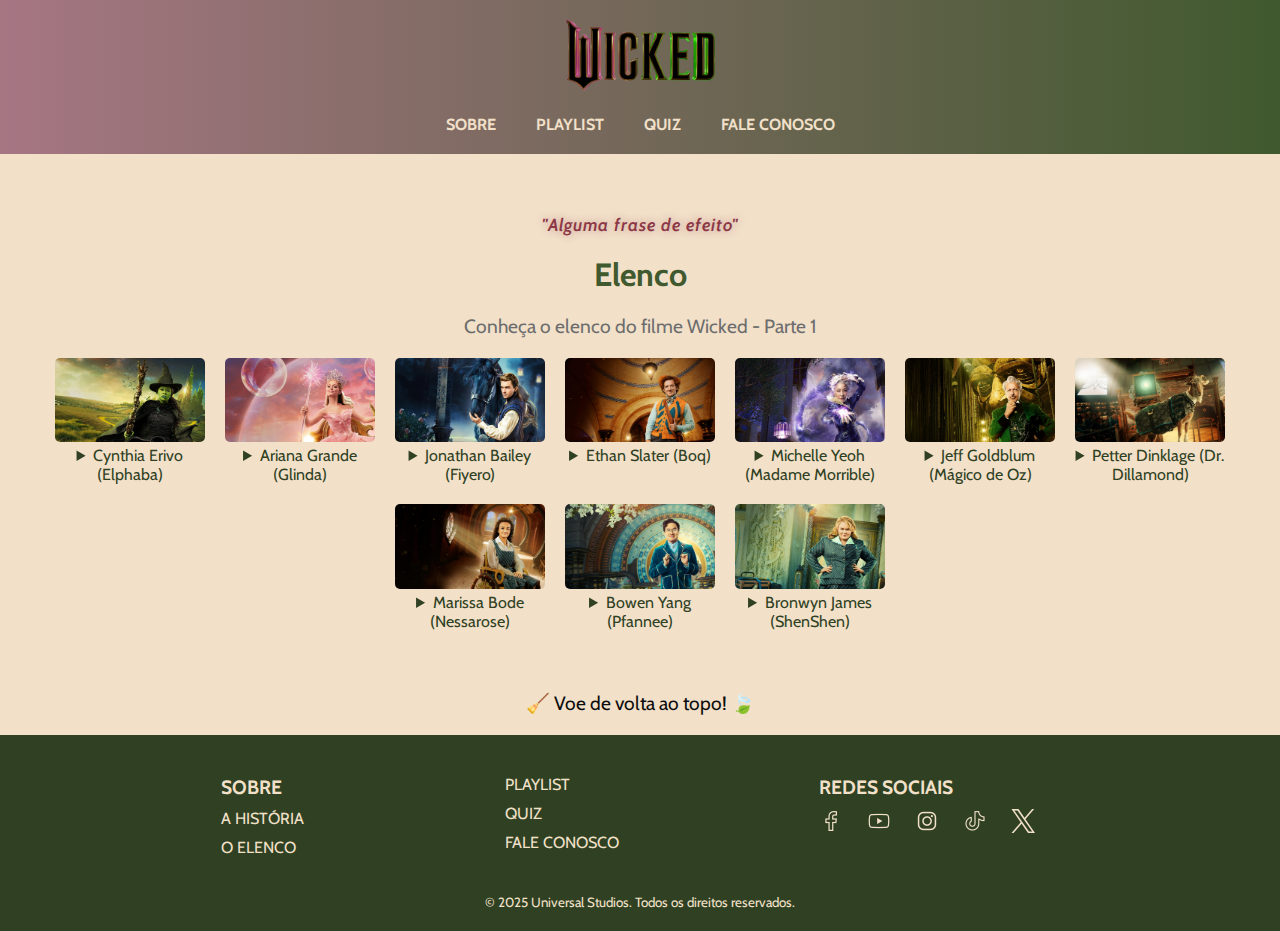
==== elenco.html @ 069da1bd "alteracao do icone das paginas" ====
<!DOCTYPE html>
<html lang="pt-BR">
    <head>
        <title>Wicked - Elenco</title>
        <meta charset="UTF-8">
        <meta name="viewport" content="width=device-width, initial-scale=1">
        <meta name="description" content="Site sobre o filme 'Wicked' inspirado no musical de sucesso. Descubra a história nunca contada das bruxas de Oz.">
        <meta name="keywords" content="Wicked, Musical, Filme, Wicked The Musical, As Bruxas de Oz, Elphaba, Glinda, Broadway, Cinema">
        <meta name="author" content="CodificADAs IME-USP">
        <link rel="icon" href="assets/icone-bruxa.png" type="image/png">
        <link rel="stylesheet" href="style-elenco.css">
    </head>
    <body>
        <header>
            <a href="index.html"><img src="assets/wicked-logo.png" alt="logo"></a>
            <nav>
                <ul>
                    <li>
                        <a href="#">SOBRE</a>
                        <ul>
                            <li><a href="historia.html">HISTÓRIA</a></li>
                            <li><a href="elenco.html">ELENCO</a></li>
                        </ul>
                    </li>
                    <li><a href="playlist.html">PLAYLIST</a></li>
                    <li><a href="quiz.html">QUIZ</a></li>
                    <li><a href="faleconosco.html">FALE CONOSCO</a></li>
                </ul>
            </nav>
        </header>
        <main>
        <section class="cast-section">
            <!-- Todas as frases de efeito nas páginas, deixe na opção itálico com <em> -->
            <!-- Além disso, use sempre a ID frase-de-efeito para editar no CSS -->
            <p id="frase-de-efeito"> <em>"Alguma frase de efeito"</em></p>
            <h1>Elenco</h1>
            <p>Conheça o elenco do filme Wicked - Parte 1</p>
            
            <div class="cast-container">
                <div class="cast-member">
                    <img src="assets/elphaba_elenco.jpeg" alt="Ator 1">
                    <details>
                        <summary>Cynthia Erivo
                            (Elphaba)
                        </summary>
                        <p>
                            Elphaba Thropp nasceu com pele verde e habilidades misteriosas que ela não consegue controlar, diferenciando-a de todos, exceto de sua irmã mais nova, Nessarose. 
                            Ao iniciar sua educação em Shiz, Elphaba pode se perguntar qual é o maior desafio: aprender a controlar seus poderes ou encontrar uma maneira de lidar com uma certa força loira da natureza que cruza seu caminho...
                        </p>
                    </details>
                </div>

                <div class="cast-member">
                    <img src="assets/glinda_elenco.jpeg" alt="Ator 2">
                    <details>
                        <summary>Ariana Grande
                            (Glinda)
                        </summary>
                        <p>
                            Glinda, a Boa, é um pacote irreprimível e irresistível de excesso de confiança. 
                            Ávida colecionadora de seguidores e calçados, Galinda vem de uma vida de privilégios, mas o que ela deseja desesperadamente possuir é algo que o dinheiro não pode comprar: poder mágico.
                        </p>
                    </details>
                </div>

                <div class="cast-member">
                    <img src="assets/fiyero_elenco.jpeg" alt="Ator 3">
                    <details>
                        <summary>Jonathan Bailey
                            (Fiyero)
                        </summary>
                        <p>
                            O príncipe herdeiro de Winkieland, Fiyero Tigelaar, parece passar o tempo, aperfeiçoando sua imagem de jogador despreocupado; 
                            comprometido apenas com tudo o que (e com quem) agrada sua imaginação (fugaz). Mas as aparências enganam…
                        </p>
                    </details>
                    </div>

                <div class="cast-member">
                    <img src="assets/boq_elenco.jpeg" alt="Ator 4">
                    <details>
                        <summary>Ethan Slater
                            (Boq)
                        </summary>
                        <p>
                            Um Munchkinlander com um bom coração e os cachos ruivos característicos de sua terra, Boq se apaixona por Galinda na primeira vez que põe os olhos nela...
                            mas seu desespero para conquistar o afeto dela complicará sua vida.
                        </p>
                    </details>
                </div>

                <div class="cast-member">
                    <img src="assets/morrible_elenco.jpeg" alt="Ator 5">
                    <details>
                        <summary>Michelle Yeoh
                            (Madame Morrible)
                        </summary>
                        <p>
                            Uma mulher de elegância e discernimento incomparáveis, a Reitora de Estudos de Feitiçaria da Universidade de Shiz 
                            é admirada por todos e a primeira pessoa em Oz a reconhecer o verdadeiro – e inexplorado – potencial de Elphaba.
                        </p>
                    </details>
                </div>

                <div class="cast-member">
                    <img src="assets/magico_elenco.jpeg" alt="Ator 6">
                    <details>
                        <summary>Jeff Goldblum
                            (Mágico de Oz)
                        </summary>
                        <p>
                            Depois de chegar inesperadamente a Oz em um balão de ar quente, o homem que se tornaria o Mágico foi aclamado como um líder há muito profetizado, devido à sua aparente habilidade de ler o 
                            Grimório – o antigo livro da taumaturgia e encantamentos de Oz. Desde então, O Mago Maravilhoso governou a terra de dentro de seu magnífico palácio na Cidade Esmeralda.
                        </p>
                    </details>
                </div>

                <div class="cast-member">
                    <img src="assets/dillamond_elenco.jpeg" alt="Ator 7">
                    <details>
                        <summary>Petter Dinklage
                            (Dr. Dillamond)
                        </summary>
                        <p>
                            O distinto chefe do departamento de história da Universidade Shiz, Doutor Dillamond, é um dos poucos animais ainda autorizados a lecionar. 
                            Este sábio Bode de óculos tenta comunicar às suas aulas como Animais e Humanos coexistiram em Oz - como iguais.
                        </p>
                    </details>
                </div>

                <div class="cast-member">
                    <img src="assets/nessarosse_elenco.jpeg" alt="Ator 8">
                    <details>
                        <summary>Marissa Bode
                            (Nessarose)
                        </summary>
                        <p>
                            Filha mais nova do governador de Munchkinland, Thropp, Nessarose cresceu sob a feroz proteção da irmã Elphaba... e deseja afirmar sua independência.
                        </p>
                    </details>
                </div>

                <div class="cast-member">
                    <img src="assets/pfannee_elenco.jpeg" alt="Ator 9">
                    <details>
                        <summary>Bowen Yang
                            (Pfannee)
                        </summary>
                        <p>
                            Barulhento e obcecado por fofocas, Pfannee parece estar se especializando em bajulação, falando pelas costas das pessoas... e de Galinda.
                        </p>
                    </details>
                </div>

                <div class="cast-member">
                    <img src="assets/shenshen_elenco.jpeg" alt="Ator 10">
                    <details>
                        <summary>Bronwyn James
                            (ShenShen)
                        </summary>
                        <p>
                            ShenShen é parceiro de Pfannee em sarcasmos, fofocas e autonomeado ala de Galinda em Shiz.
                        </p>
                    </details>
                </div>


                </div>
            </div>
        </section>
        <!-- VOLTAR AO TOPO -->
        <section>
            <p id="topo"> <a href="#">&#129529; Voe de volta ao topo! &#127811;</a></p>
        </section>
    </main>
    <footer>
        <section class="footer-links">
            <div class="footer-block">
                <h3>SOBRE</h3>
                <ul>
                    <li><a href="historia.html">A HISTÓRIA</a></li>
                    <li><a href="elenco.html">O ELENCO</a></li>
                </ul>
            </div>
            <div class="footer-block">
                <ul>
                    <li><a href="playlist.html">PLAYLIST</a></li>
                    <li><a href="quiz.html">QUIZ</a></li>
                    <li><a href="faleconosco.html">FALE CONOSCO</a></li>
                </ul>
            </div>
            <div class="footer-block">
                <h3>REDES SOCIAIS</h3>
                <div class="social-icons">
                    <ul>
                        <li><a href="https://www.facebook.com/wickedmovie/" target="_blank">
                            <img src="assets/facebook.png" alt="Ícone do Facebook">
                        </a></li>
                        <li><a href="https://www.youtube.com/c/wickedmovie" target="_blank">
                            <img src="assets/youtube.png" alt="Ícone do YouTube">
                        </a></li>
                        <li><a href="https://www.instagram.com/wickedmovie/" target="_blank">
                            <img src="assets/instagram.png" alt="Ícone do Instagram">
                        </a></li>
                        <li><a href="https://www.tiktok.com/@wickedmovie" target="_blank">
                            <img src="assets/tiktok.png" alt="Ícone do TikTok">
                        </a></li>
                        <li><a href="https://x.com/wickedmovie?mx=2" target="_blank">
                            <img src="assets/xtwitter.png" alt="Ícone do X">
                        </a></li>
                    </ul>
                </div>
            </div>
        </section>
        <div class="footer-rights">
            <small>&copy; 2025 Universal Studios. Todos os direitos reservados.</small>
        </div>
    </footer> 
</body>
</html>
---- style-elenco.css ----
@import url('https://fonts.googleapis.com/css2?family=Cabin:ital,wght@0,400..700;1,400..700&display=swap');

* {
    margin: 0;
    padding: 0;
    box-sizing: border-box;
}

body {
    background-color: #F2E0C9;
    color: #0D0D0D;
    font-family: "Cabin", sans-serif;
    font-weight: 400;
}

header {
    display: flex;
    flex-wrap: wrap;
    flex-direction: column;
    justify-content: center;
    align-items: center;
    padding: 20px 0;
    background: linear-gradient(to right, #A67683, #40592E);
}

header img {
    width: 150px;
    height: auto;
    margin-bottom: 20px;
}

nav {
    display: flex;
    flex-wrap: wrap;
    justify-content: center;
}

nav ul {
    display: flex;
    list-style: none;
    flex-wrap: wrap;
    justify-content: center;
}

nav ul li {
    margin: 0 20px;
    position: relative;
}

nav ul li a {
    text-decoration: none;
    color: #F2E0C9;
    font-weight: bold;
    font-size: 16px;
}

nav ul li a:hover {
    color: #FFD700;
}

nav ul li:hover > ul {
    display: block;
}

nav ul li ul {
    display: none;
    position: absolute;
    top: 100%;
    left: 0;
    background-color: #8C3746;
    padding: 10px;
    border-radius: 5px;
}

nav ul li ul li {
    margin: 0;
}

nav ul li ul li a {
    font-size: 14px;
}

main {
    padding: 20px;
    text-align: center;
}

#frase-de-efeito {
    color: #8C3746;
    font-weight: 600;
    letter-spacing: 1px; 
    text-shadow: 0px 0px 8px rgba(140, 55, 71, 0.418);
    font-size: 1.1rem;
}

main h1 {
    font-size: 2rem;
    color: #40592E;
    margin-bottom: 10px;
    text-align: center;
}

main p {
    font-size: 1.2rem;
    color: #6D6D6D;
    text-align: center;
}

.cast-section {
    text-align: center;
    margin: 40px 20px;
}

.cast-section h1, 
.cast-section h2, 
.cast-section p {
    margin-bottom: 20px;
}

.cast-container {
    display: flex;
    flex-wrap: wrap;
    gap: 20px;
    justify-content: center;
    margin-top: 20px;
}

.cast-member {
    width: 150px;
    text-align: center;
    position: relative;
}

.cast-member img {
    width: 100%;
    border-radius: 5px;
    transition: transform 0.3s;
}

.cast-member img:hover {
    transform: scale(1.1);
}

.cast-member details {
    color: #2F4023;
}

#topo {
    text-align: center;
    padding-top: 20px;
}

#topo a {
    color:#0D0D0D;
    text-decoration: none;
}

#topo a:hover {
    color:#40592E;
}

footer {
    background-color: #2F4023;
    color: #F2E0C9;
    flex: 1 1 200px; 
    display: flex;
    flex-direction: column;
    padding: 20px 0px;
}

.footer-links {
    flex: 1 1 100px; 
    display: flex;
    flex-direction: row;
    justify-content: space-evenly;
    flex-wrap: wrap;
    padding: 20px;
}

.footer-block h3 {
    font-size: 1.2rem;
    margin-bottom: 10px;
}

.footer-block ul {
    list-style: none;
    padding: 0;
}

.footer-block ul li {
    margin-bottom: 10px;
}

.footer-block ul li a {
    text-decoration: none;
    color: #F2E0C9;
}

.footer-block ul li a:hover {
    color: #FFD700;
}

.social-icons ul {
    display: flex;
    flex-direction: row;
    align-items: center;
    flex-wrap: wrap;
}

.social-icons img {
    width: 50%;
}

.footer-rights {
    text-align: center;
    padding-top: 5px;
}
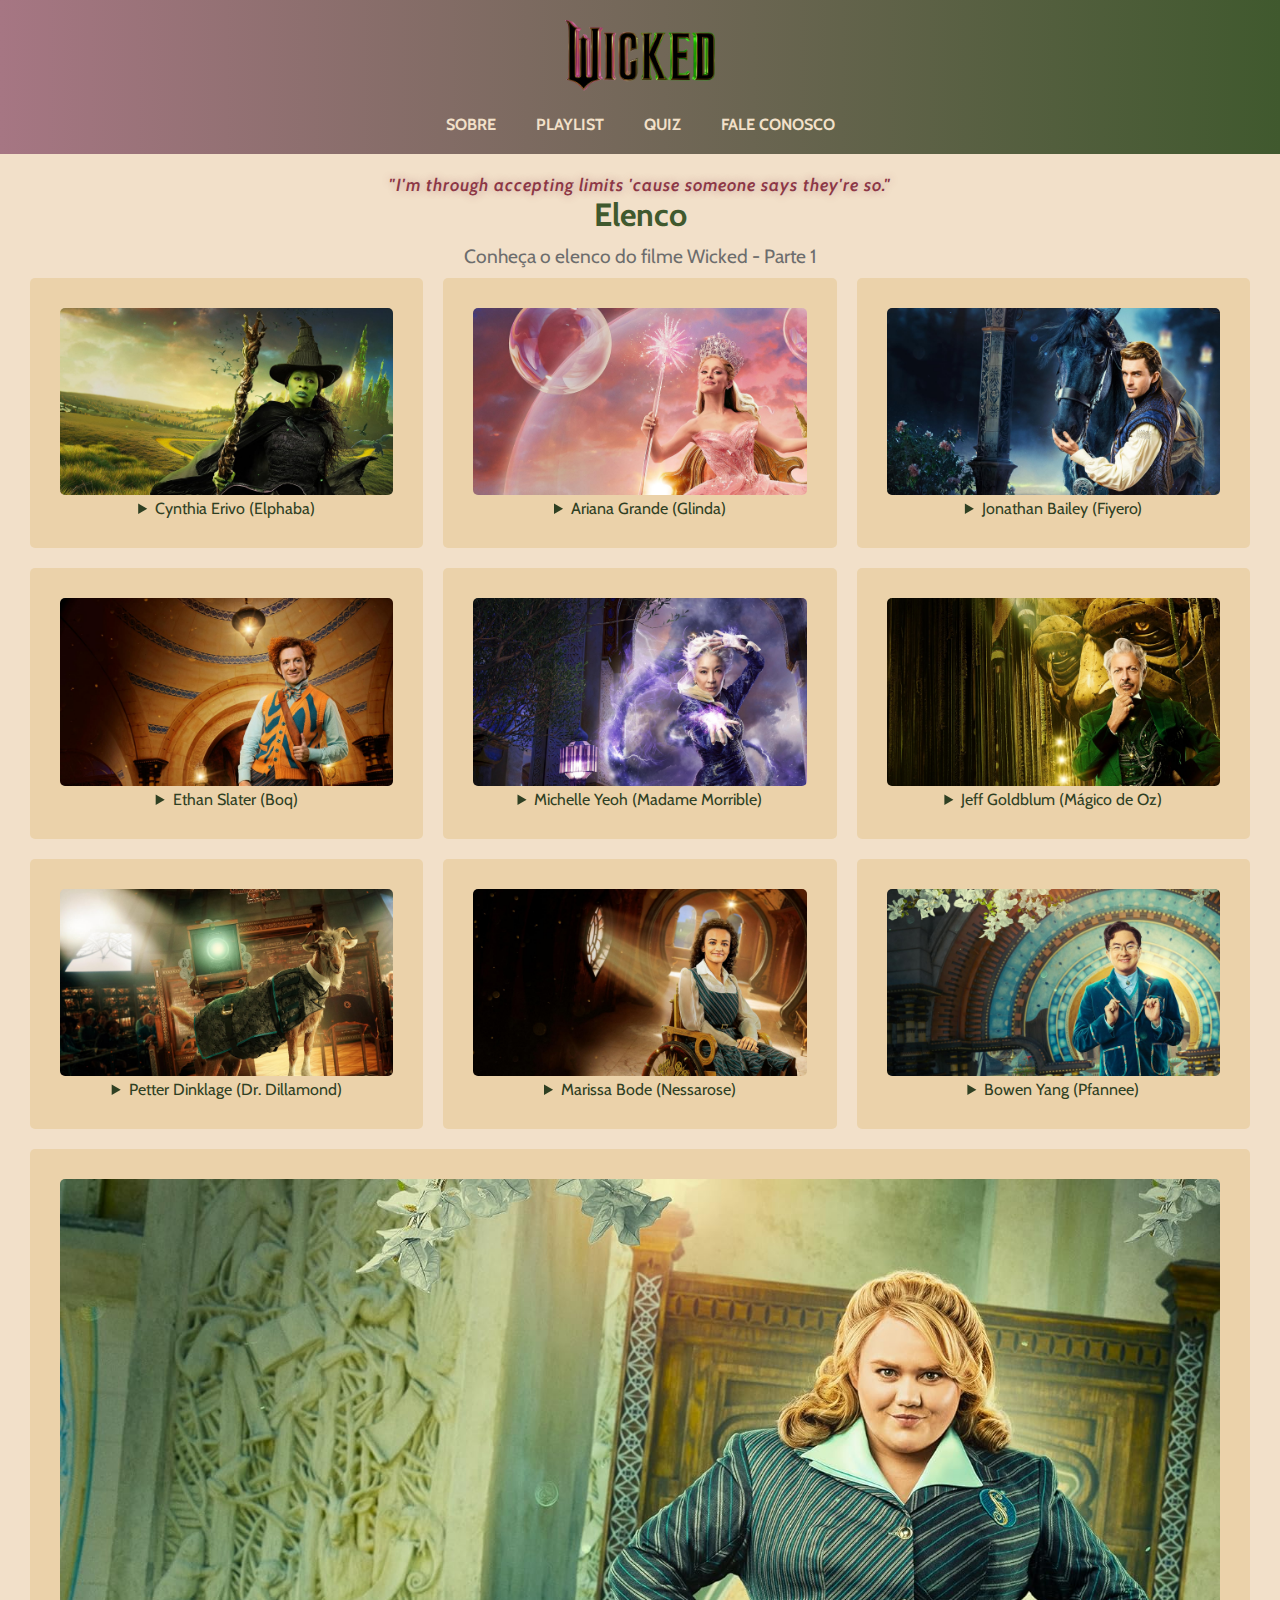
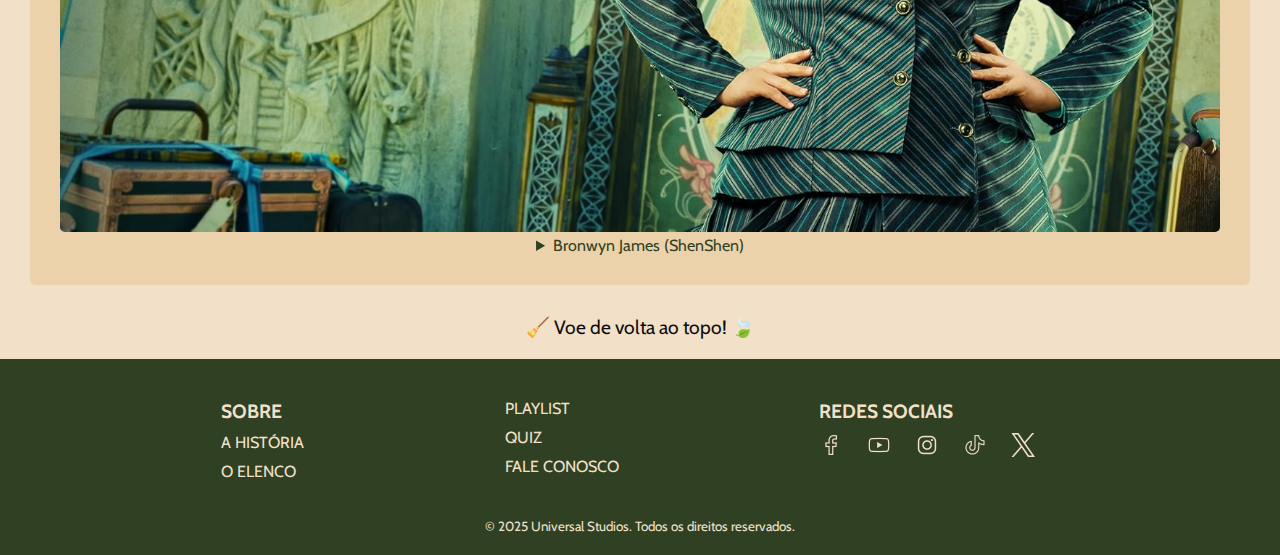
==== commit 767f2c95: "Arrumando a aparência do elenco" ====
--- a/elenco.html
+++ b/elenco.html
@@ -32,7 +32,7 @@
         <section class="cast-section">
             <!-- Todas as frases de efeito nas páginas, deixe na opção itálico com <em> -->
             <!-- Além disso, use sempre a ID frase-de-efeito para editar no CSS -->
-            <p id="frase-de-efeito"> <em>"Alguma frase de efeito"</em></p>
+            <p id="frase-de-efeito"> <em>"I'm through accepting limits 'cause someone says they're so."</em></p>
             <h1>Elenco</h1>
             <p>Conheça o elenco do filme Wicked - Parte 1</p>
             
--- a/style-elenco.css
+++ b/style-elenco.css
@@ -106,33 +106,25 @@
     text-align: center;
 }
 
-.cast-section {
-    text-align: center;
-    margin: 40px 20px;
-}
-
-.cast-section h1, 
-.cast-section h2, 
-.cast-section p {
-    margin-bottom: 20px;
-}
-
 .cast-container {
     display: flex;
     flex-wrap: wrap;
-    gap: 20px;
-    justify-content: center;
-    margin-top: 20px;
+    max-width: 2000px;
+    margin: 0 auto;
+
 }
 
 .cast-member {
-    width: 150px;
-    text-align: center;
-    position: relative;
-}
+    flex: 1 1 300px;
+    border-radius: 5px;
+    margin: 10px;
+    padding: 30px;
+    background-color: #ebd2aa;
+}
+
 
 .cast-member img {
-    width: 100%;
+    max-width: 100%;
     border-radius: 5px;
     transition: transform 0.3s;
 }
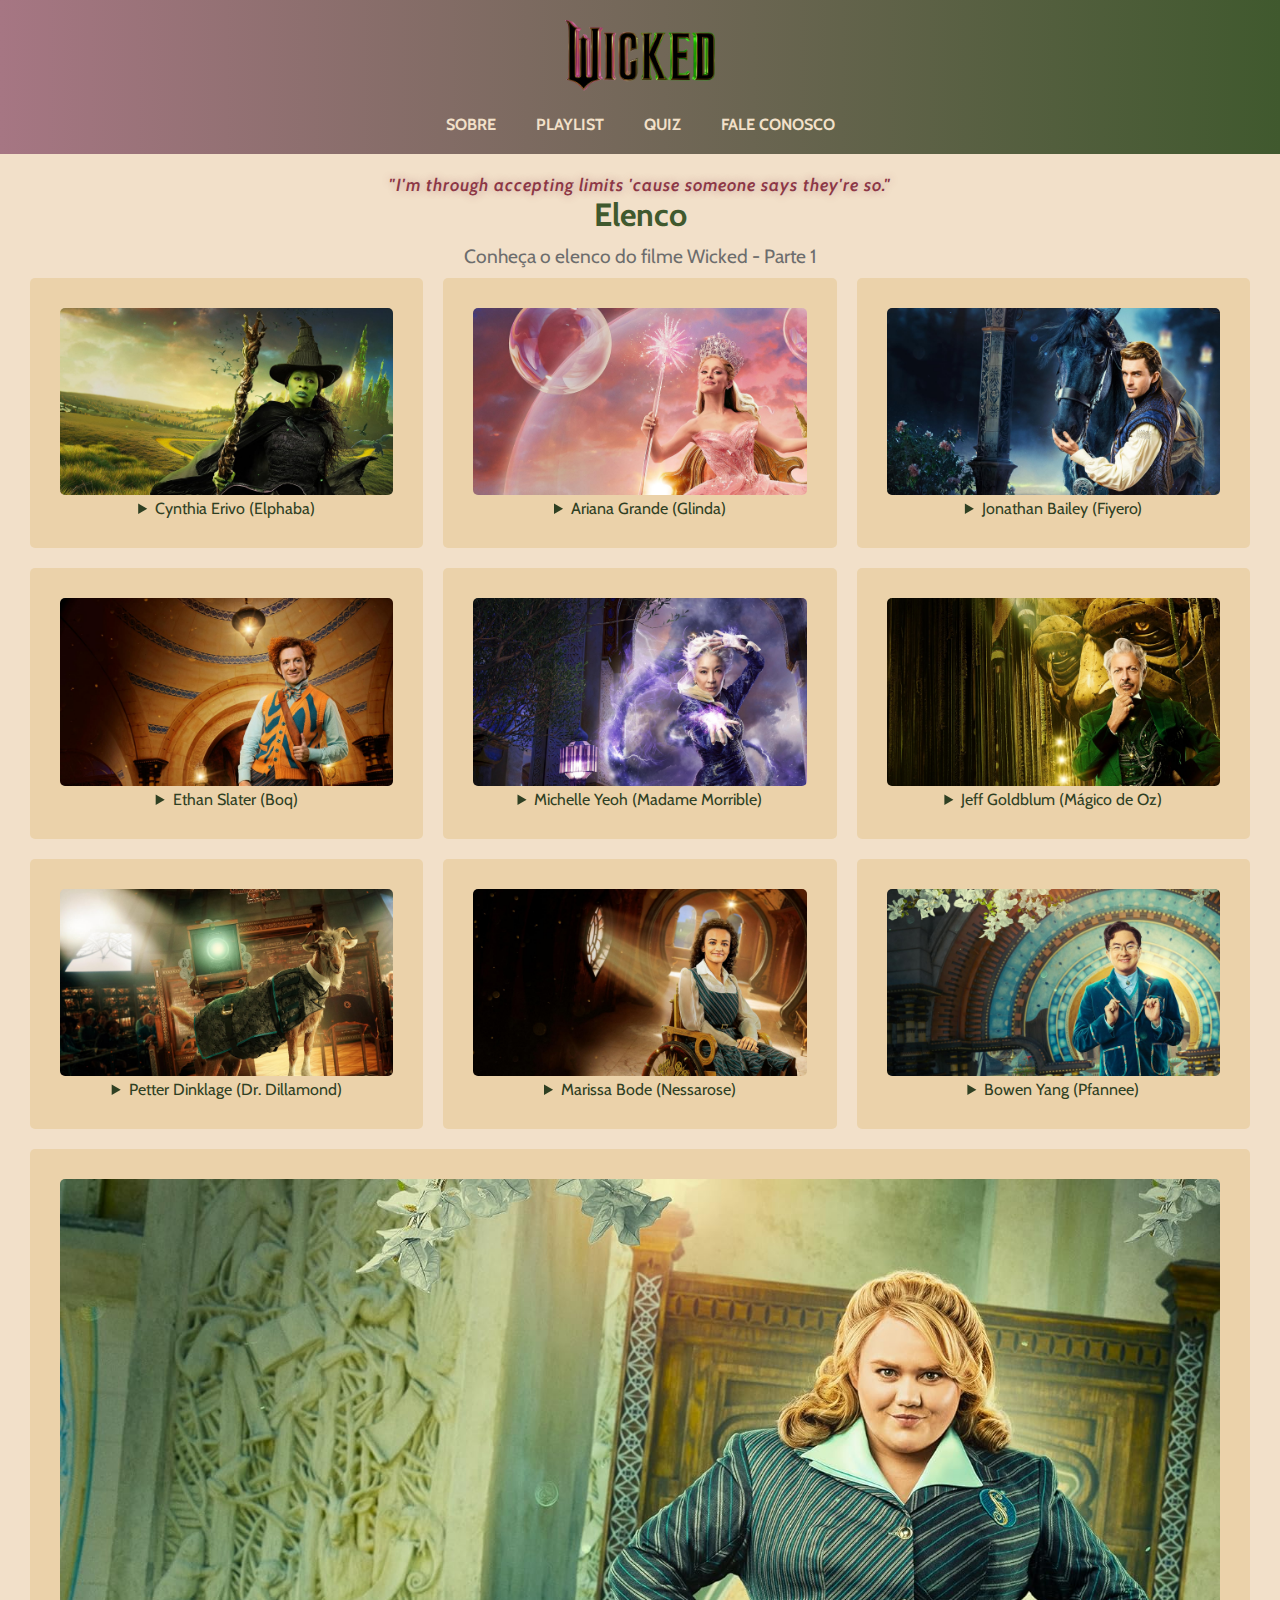
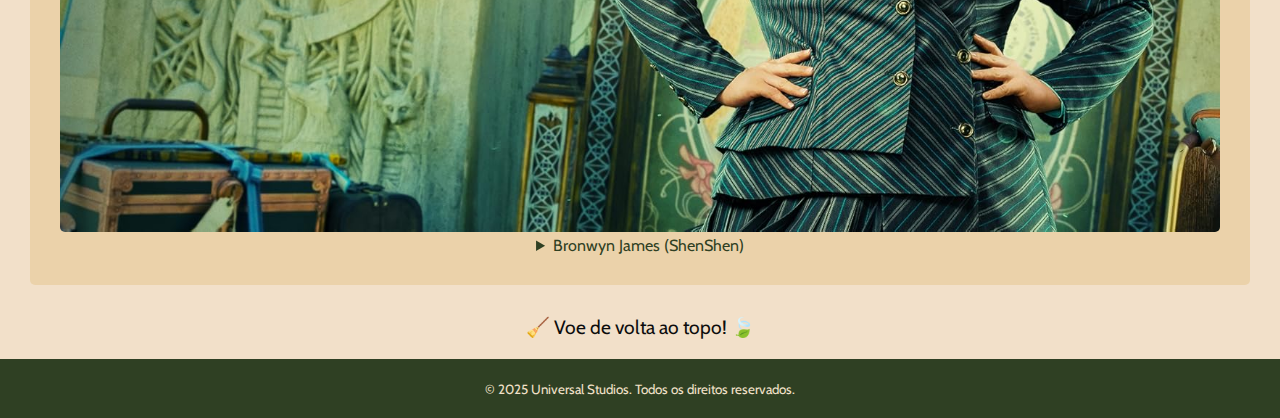
==== commit 4436971b: "simplificando o footer" ====
--- a/elenco.html
+++ b/elenco.html
@@ -174,47 +174,7 @@
         </section>
     </main>
     <footer>
-        <section class="footer-links">
-            <div class="footer-block">
-                <h3>SOBRE</h3>
-                <ul>
-                    <li><a href="historia.html">A HISTÓRIA</a></li>
-                    <li><a href="elenco.html">O ELENCO</a></li>
-                </ul>
-            </div>
-            <div class="footer-block">
-                <ul>
-                    <li><a href="playlist.html">PLAYLIST</a></li>
-                    <li><a href="quiz.html">QUIZ</a></li>
-                    <li><a href="faleconosco.html">FALE CONOSCO</a></li>
-                </ul>
-            </div>
-            <div class="footer-block">
-                <h3>REDES SOCIAIS</h3>
-                <div class="social-icons">
-                    <ul>
-                        <li><a href="https://www.facebook.com/wickedmovie/" target="_blank">
-                            <img src="assets/facebook.png" alt="Ícone do Facebook">
-                        </a></li>
-                        <li><a href="https://www.youtube.com/c/wickedmovie" target="_blank">
-                            <img src="assets/youtube.png" alt="Ícone do YouTube">
-                        </a></li>
-                        <li><a href="https://www.instagram.com/wickedmovie/" target="_blank">
-                            <img src="assets/instagram.png" alt="Ícone do Instagram">
-                        </a></li>
-                        <li><a href="https://www.tiktok.com/@wickedmovie" target="_blank">
-                            <img src="assets/tiktok.png" alt="Ícone do TikTok">
-                        </a></li>
-                        <li><a href="https://x.com/wickedmovie?mx=2" target="_blank">
-                            <img src="assets/xtwitter.png" alt="Ícone do X">
-                        </a></li>
-                    </ul>
-                </div>
-            </div>
-        </section>
-        <div class="footer-rights">
-            <small>&copy; 2025 Universal Studios. Todos os direitos reservados.</small>
-        </div>
+        <small>&copy; 2025 Universal Studios. Todos os direitos reservados.</small>
     </footer> 
 </body>
 </html>--- a/style-elenco.css
+++ b/style-elenco.css
@@ -154,56 +154,6 @@
 footer {
     background-color: #2F4023;
     color: #F2E0C9;
-    flex: 1 1 200px; 
-    display: flex;
-    flex-direction: column;
     padding: 20px 0px;
-}
-
-.footer-links {
-    flex: 1 1 100px; 
-    display: flex;
-    flex-direction: row;
-    justify-content: space-evenly;
-    flex-wrap: wrap;
-    padding: 20px;
-}
-
-.footer-block h3 {
-    font-size: 1.2rem;
-    margin-bottom: 10px;
-}
-
-.footer-block ul {
-    list-style: none;
-    padding: 0;
-}
-
-.footer-block ul li {
-    margin-bottom: 10px;
-}
-
-.footer-block ul li a {
-    text-decoration: none;
-    color: #F2E0C9;
-}
-
-.footer-block ul li a:hover {
-    color: #FFD700;
-}
-
-.social-icons ul {
-    display: flex;
-    flex-direction: row;
-    align-items: center;
-    flex-wrap: wrap;
-}
-
-.social-icons img {
-    width: 50%;
-}
-
-.footer-rights {
     text-align: center;
-    padding-top: 5px;
 }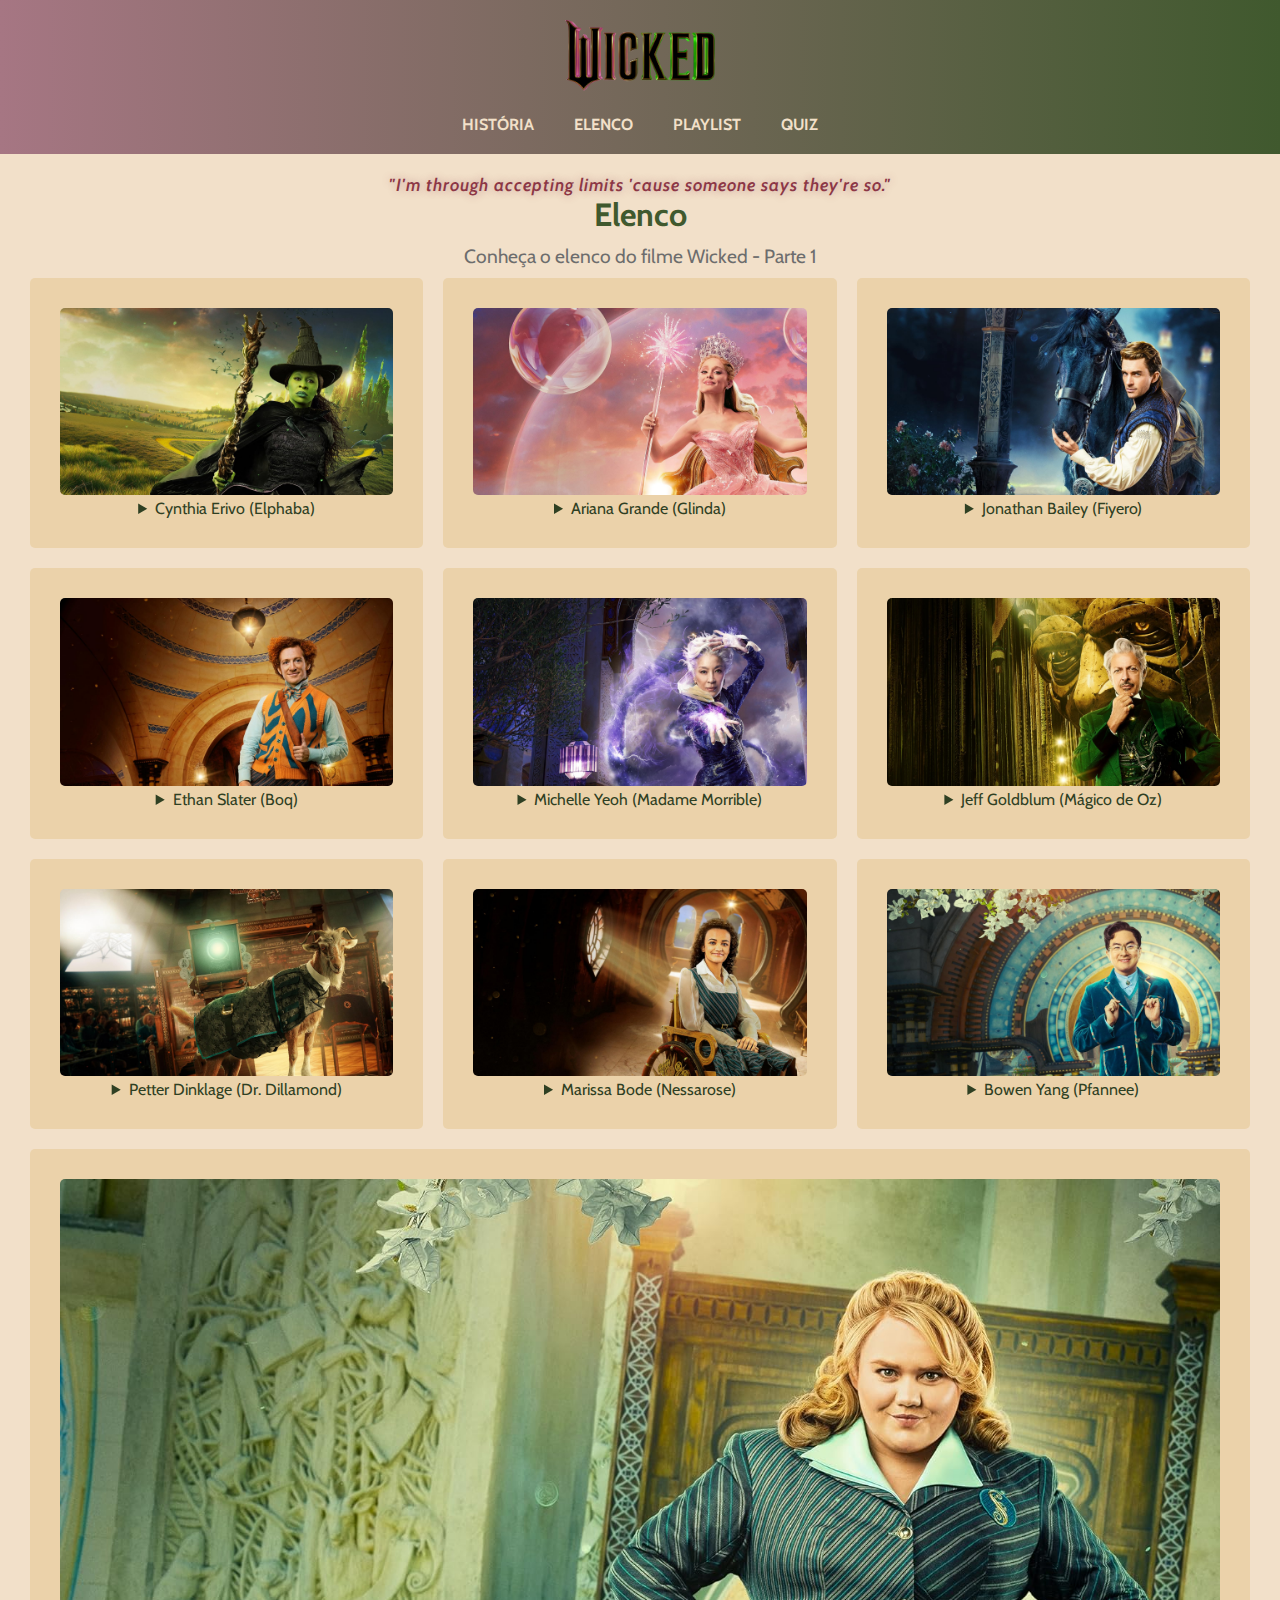
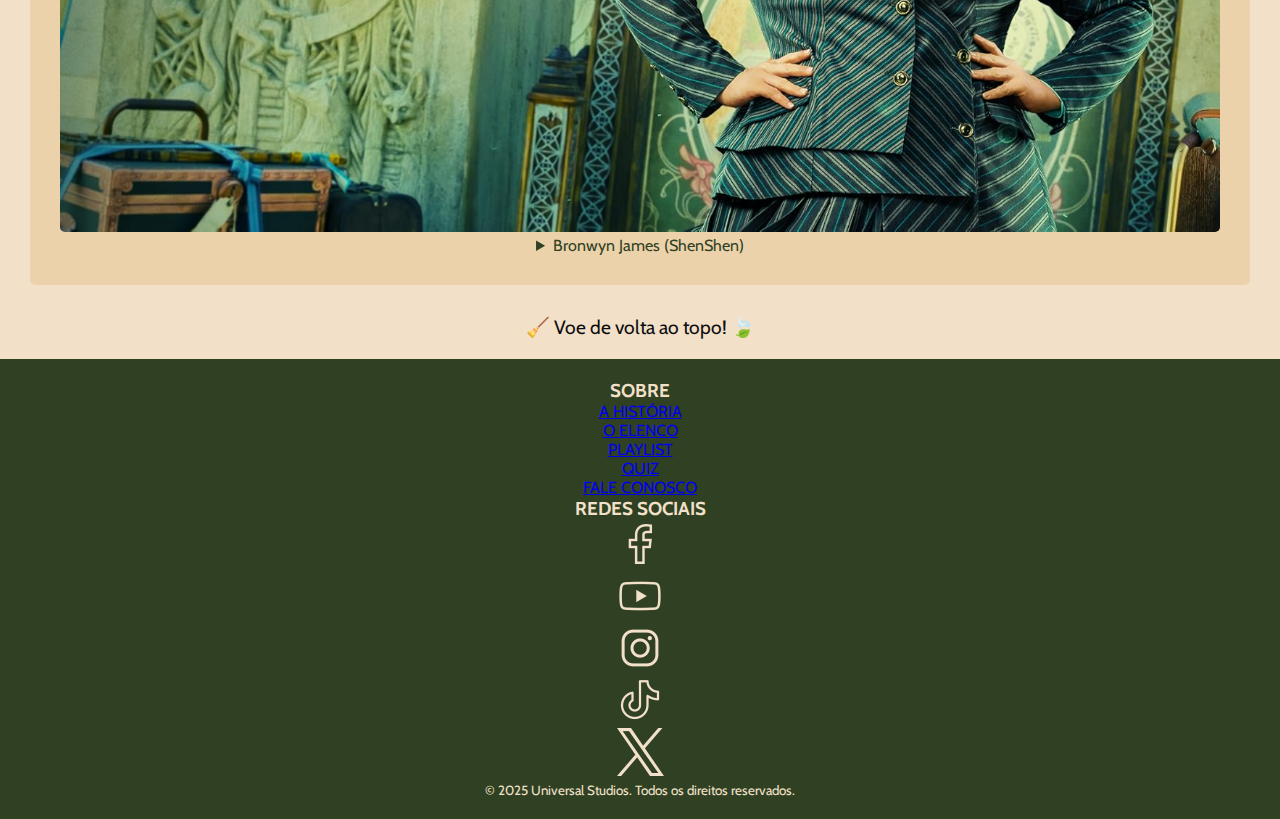
==== commit 8a3ebe4d: "Fazendo todas as modificações faladas pelo whatsapp" ====
--- a/elenco.html
+++ b/elenco.html
@@ -15,16 +15,10 @@
             <a href="index.html"><img src="assets/wicked-logo.png" alt="logo"></a>
             <nav>
                 <ul>
-                    <li>
-                        <a href="#">SOBRE</a>
-                        <ul>
-                            <li><a href="historia.html">HISTÓRIA</a></li>
-                            <li><a href="elenco.html">ELENCO</a></li>
-                        </ul>
-                    </li>
+                    <li><a href="historia.html">HISTÓRIA</a></li>
+                    <li><a href="elenco.html">ELENCO</a></li>
                     <li><a href="playlist.html">PLAYLIST</a></li>
                     <li><a href="quiz.html">QUIZ</a></li>
-                    <li><a href="faleconosco.html">FALE CONOSCO</a></li>
                 </ul>
             </nav>
         </header>
@@ -174,7 +168,47 @@
         </section>
     </main>
     <footer>
-        <small>&copy; 2025 Universal Studios. Todos os direitos reservados.</small>
+        <section class="footer-links">
+            <div class="footer-block">
+                <h3>SOBRE</h3>
+                <ul>
+                    <li><a href="historia.html">A HISTÓRIA</a></li>
+                    <li><a href="elenco.html">O ELENCO</a></li>
+                </ul>
+            </div>
+            <div class="footer-block">
+                <ul>
+                    <li><a href="playlist.html">PLAYLIST</a></li>
+                    <li><a href="quiz.html">QUIZ</a></li>
+                    <li><a href="faleconosco.html">FALE CONOSCO</a></li>
+                </ul>
+            </div>
+            <div class="footer-block">
+                <h3>REDES SOCIAIS</h3>
+                <div class="social-icons">
+                    <ul>
+                        <li><a href="https://www.facebook.com/wickedmovie/" target="_blank">
+                            <img src="assets/facebook.png" alt="Ícone do Facebook">
+                        </a></li>
+                        <li><a href="https://www.youtube.com/c/wickedmovie" target="_blank">
+                            <img src="assets/youtube.png" alt="Ícone do YouTube">
+                        </a></li>
+                        <li><a href="https://www.instagram.com/wickedmovie/" target="_blank">
+                            <img src="assets/instagram.png" alt="Ícone do Instagram">
+                        </a></li>
+                        <li><a href="https://www.tiktok.com/@wickedmovie" target="_blank">
+                            <img src="assets/tiktok.png" alt="Ícone do TikTok">
+                        </a></li>
+                        <li><a href="https://x.com/wickedmovie?mx=2" target="_blank">
+                            <img src="assets/xtwitter.png" alt="Ícone do X">
+                        </a></li>
+                    </ul>
+                </div>
+            </div>
+        </section>
+        <div class="footer-rights">
+            <small>&copy; 2025 Universal Studios. Todos os direitos reservados.</small>
+        </div>
     </footer> 
 </body>
 </html>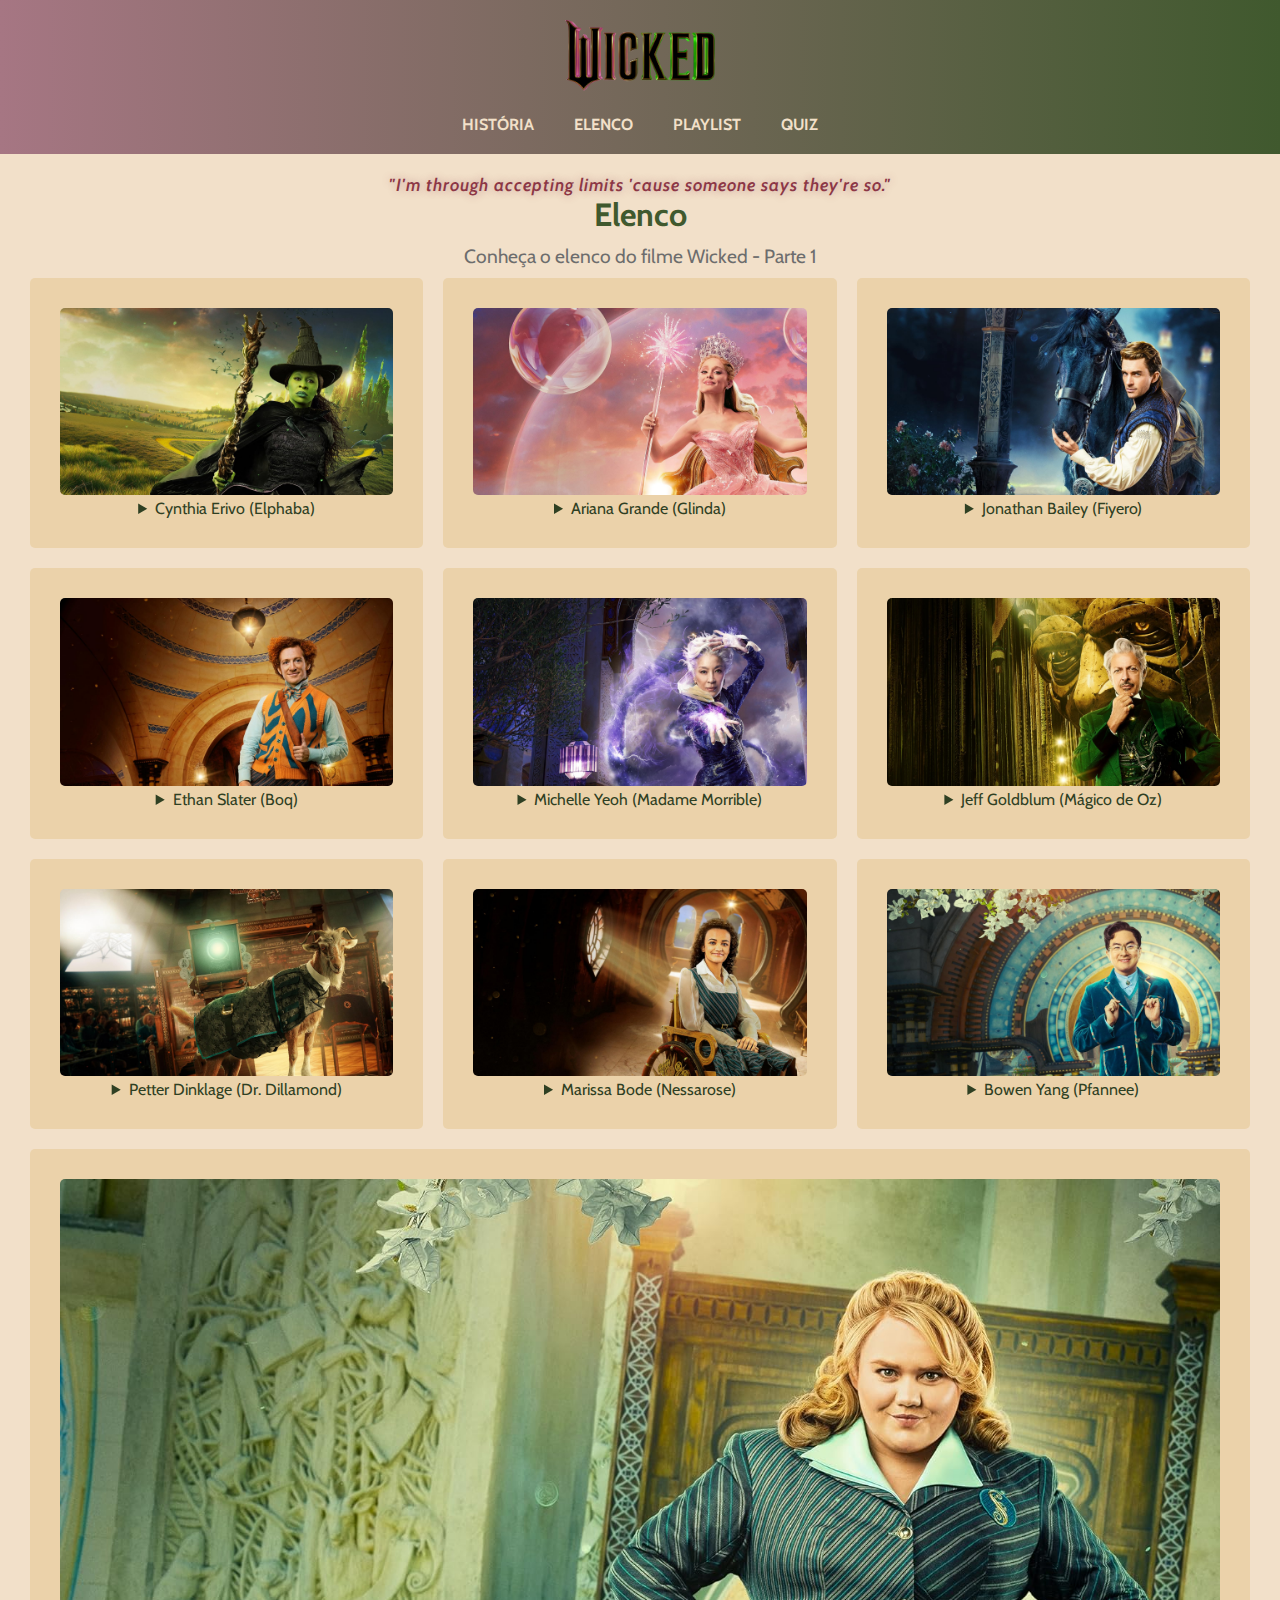
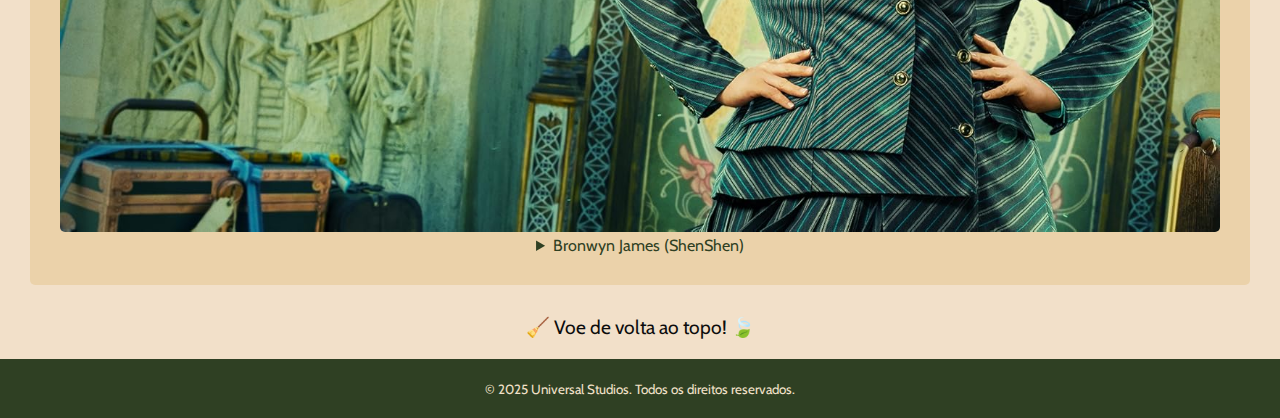
==== commit 80fbc6c9: "Merge remote-tracking branch 'refs/remotes/origin/main'" ====
--- a/elenco.html
+++ b/elenco.html
@@ -168,47 +168,7 @@
         </section>
     </main>
     <footer>
-        <section class="footer-links">
-            <div class="footer-block">
-                <h3>SOBRE</h3>
-                <ul>
-                    <li><a href="historia.html">A HISTÓRIA</a></li>
-                    <li><a href="elenco.html">O ELENCO</a></li>
-                </ul>
-            </div>
-            <div class="footer-block">
-                <ul>
-                    <li><a href="playlist.html">PLAYLIST</a></li>
-                    <li><a href="quiz.html">QUIZ</a></li>
-                    <li><a href="faleconosco.html">FALE CONOSCO</a></li>
-                </ul>
-            </div>
-            <div class="footer-block">
-                <h3>REDES SOCIAIS</h3>
-                <div class="social-icons">
-                    <ul>
-                        <li><a href="https://www.facebook.com/wickedmovie/" target="_blank">
-                            <img src="assets/facebook.png" alt="Ícone do Facebook">
-                        </a></li>
-                        <li><a href="https://www.youtube.com/c/wickedmovie" target="_blank">
-                            <img src="assets/youtube.png" alt="Ícone do YouTube">
-                        </a></li>
-                        <li><a href="https://www.instagram.com/wickedmovie/" target="_blank">
-                            <img src="assets/instagram.png" alt="Ícone do Instagram">
-                        </a></li>
-                        <li><a href="https://www.tiktok.com/@wickedmovie" target="_blank">
-                            <img src="assets/tiktok.png" alt="Ícone do TikTok">
-                        </a></li>
-                        <li><a href="https://x.com/wickedmovie?mx=2" target="_blank">
-                            <img src="assets/xtwitter.png" alt="Ícone do X">
-                        </a></li>
-                    </ul>
-                </div>
-            </div>
-        </section>
-        <div class="footer-rights">
-            <small>&copy; 2025 Universal Studios. Todos os direitos reservados.</small>
-        </div>
+        <small>&copy; 2025 Universal Studios. Todos os direitos reservados.</small>
     </footer> 
 </body>
 </html>